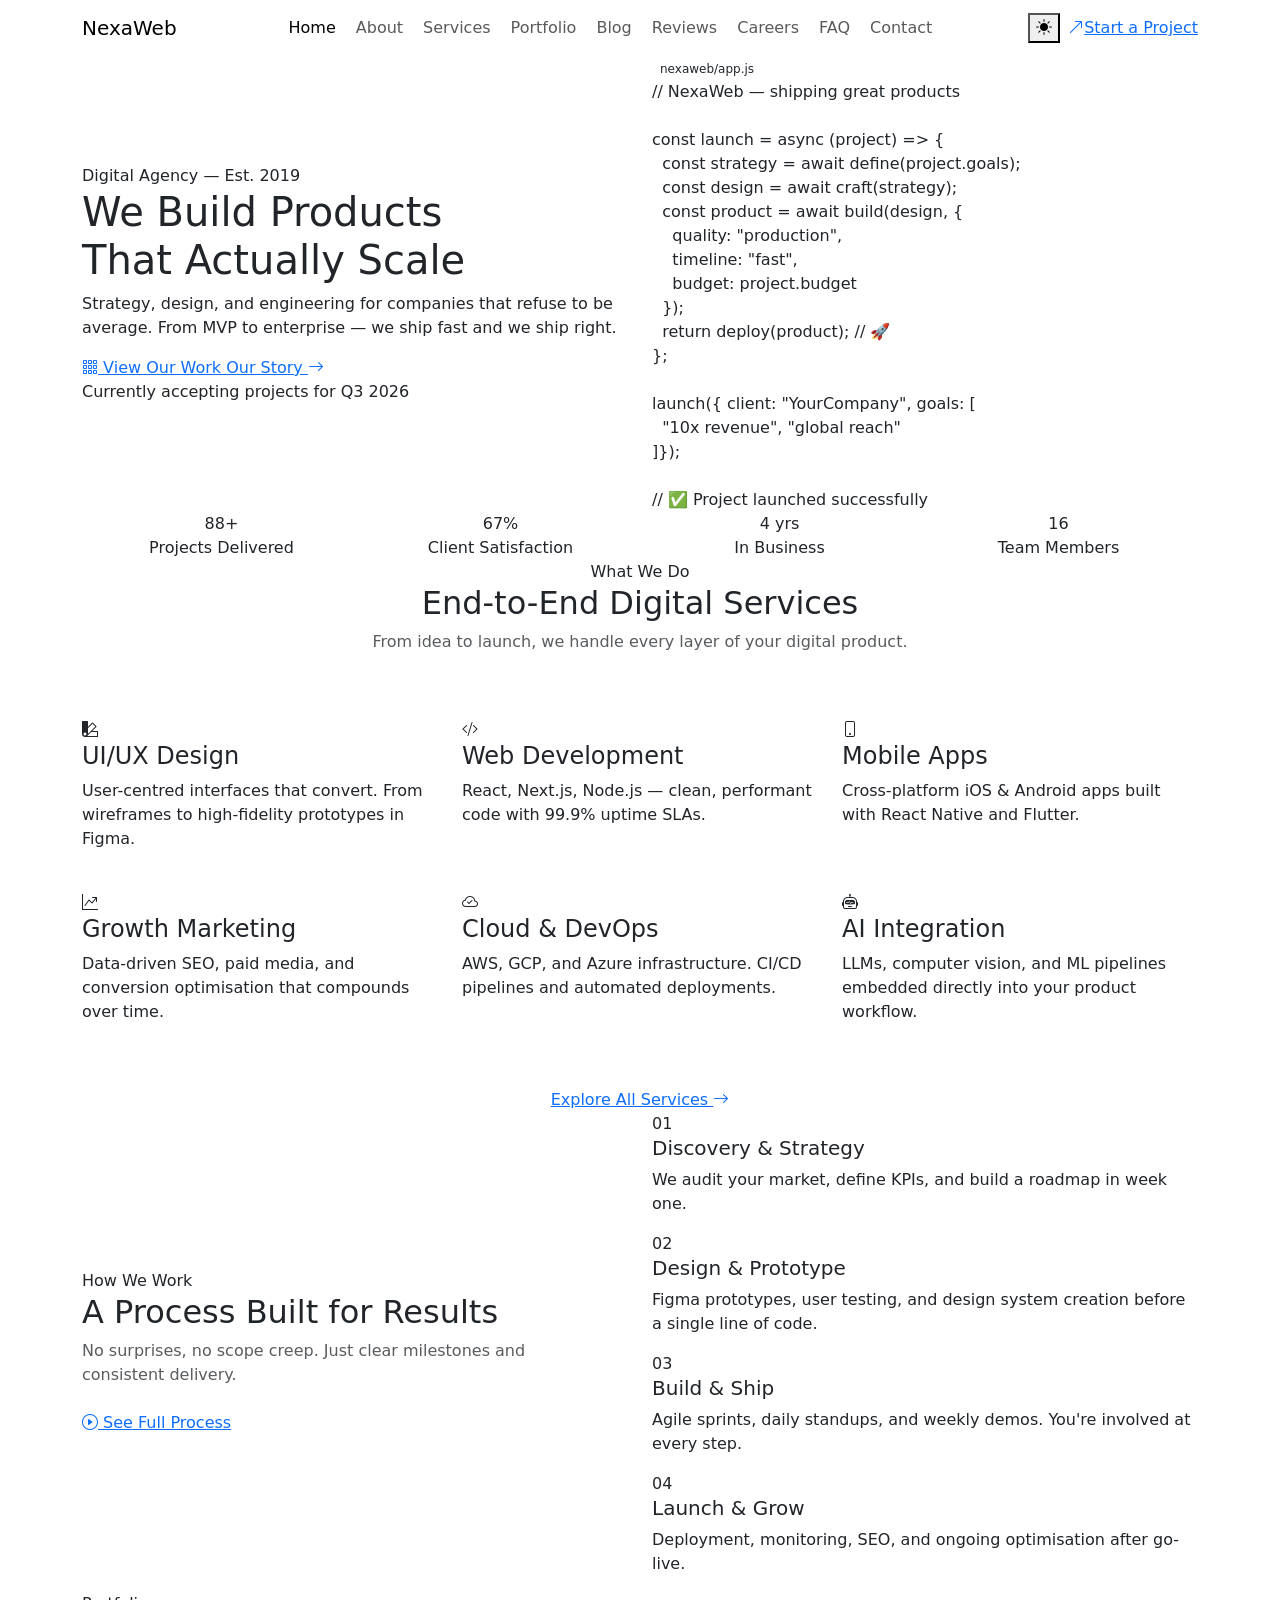
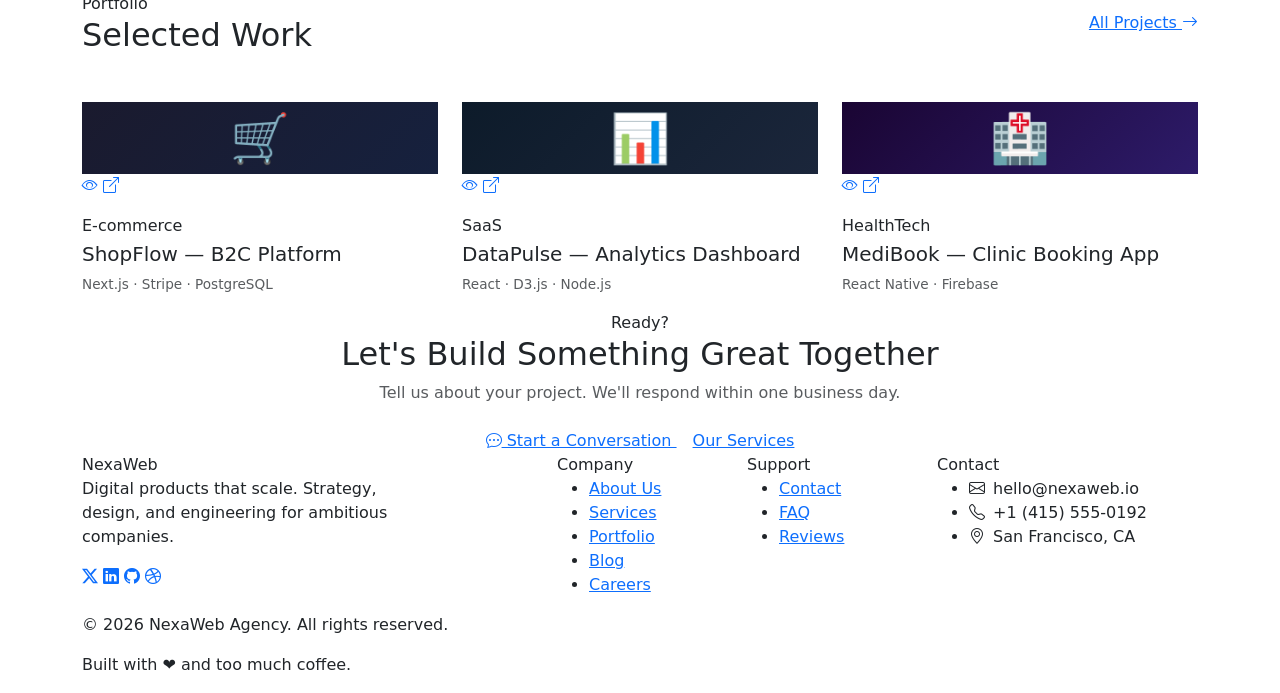
==== index.html @ 2eb22a84 "June 19 - Add section comments to homepage for code clarity" ====
<!DOCTYPE html>
<html lang="en">
<head>
    <meta charset="UTF-8">
    <meta name="viewport" content="width=device-width, initial-scale=1.0">
    <title>NexaWeb Agency - Digital Growth Studio</title>
    <link rel="icon" href="data:image/svg+xml,<svg xmlns='http://www.w3.org/2000/svg' viewBox='0 0 100 100'><text y='.9em' font-size='90'>⚡</text></svg>" />

    <!-- Using bootstrap 5-->
     <link href="https://cdn.jsdelivr.net/npm/bootstrap@5.3.3/dist/css/bootstrap.min.css" rel="stylesheet" />
  <!-- Bootstrap Icons -->
    <link href="https://cdn.jsdelivr.net/npm/bootstrap-icons@1.11.3/font/bootstrap-icons.css" rel="stylesheet" />
  <!-- Custom styles -->
   <link rel="stylesheet" href="css/style.css">
   <link rel="stylesheet" href="css/index.css">
</head>
<body>
     <!-- so i am implementing a digital growth studio done by  myself 171599 Harshvir singh ahuja-->
      <!-- ========================================
     NexaWeb Agency — Homepage (index.html)
     Sections: Navbar, Hero, Stats, Services, 
     Process, Portfolio Preview, CTA, Footer
     ======================================== -->
                            <!-- NAVBAR SECTION-->

    <nav class="nexa-navbar navbar navbar-expand-lg">
        <div class="container">
            <a class="navbar-brand" href="index.html">Nexa<span>Web</span></a>

            <!---->
            <div class="d-flex align-items-center gap-2 order-lg-last">
                <button id="themeToggle" aria-label="Toggle theme">
                    <i id="themeIcon" class="bi bi-sun-fill"></i>
                </button>
                <!---->
                <a href="contact.html" class="btn-nexa btn-nexa-primary d-none d-lg-inline-flex">
                    <i class="bi bi-arrow-up-right"></i> Start a Project
                </a>
                <!---->
                 <button class="navbar-toggler border-0" type="button" data-bs-toggle="collapse" data-bs-target="#navMenu" aria-label="Toggle navigation">
              <i class="bi bi-list fs-4" style="color:var(--clr-text)"></i>
                 </button>
        </div>


        <!---->
        <div class="collapse navbar-collapse" id="navMenu">
            <ul class="navbar-nav mx-auto gap-1">
         <li class="nav-item"><a class="nav-link active" href="index.html">Home</a></li>
          <li class="nav-item"><a class="nav-link" href="about.html">About</a></li>
          <li class="nav-item"><a class="nav-link" href="services.html">Services</a></li>
          <li class="nav-item"><a class="nav-link" href="portfolio.html">Portfolio</a></li>
          <li class="nav-item"><a class="nav-link" href="blog.html">Blog</a></li>
          <li class="nav-item"><a class="nav-link" href="testimonials.html">Reviews</a></li>
          <li class="nav-item"><a class="nav-link" href="careers.html">Careers</a></li>
          <li class="nav-item"><a class="nav-link" href="faq.html">FAQ</a></li>
          <li class="nav-item"><a class="nav-link" href="contact.html">Contact</a></li>
            </ul>
        </div>
        </div>
    </nav>


    <!---------------------------- HERO SECTION ----------------------------------------- -->
    <section class="hero">
    <div class="hero-bg-grid"></div>
    <div class="hero-bg-glow"></div>
    <div class="container">
      <div class="row align-items-center gy-5">

        <div class="col-lg-6 hero-content">
          <div class="hero-eyebrow">Digital Agency — Est. 2019</div>
          <h1 class="hero-title">
            We Build Products<br>
            That <span class="grad-text">Actually Scale</span>
          </h1>
          <p class="hero-desc">
            Strategy, design, and engineering for companies that refuse to be average.
            From MVP to enterprise — we ship fast and we ship right.
          </p>
          <div class="hero-cta">
            <a href="portfolio.html" class="btn-nexa btn-nexa-primary">
              <i class="bi bi-grid-3x3-gap"></i> View Our Work
            </a>
            <a href="about.html" class="btn-nexa btn-nexa-outline">
              Our Story <i class="bi bi-arrow-right"></i>
            </a>
          </div>
          <div class="hero-badge">
            <span class="hero-badge-dot"></span>
            Currently accepting projects for Q3 2026
          </div>
        </div>

        <div class="col-lg-6 hero-visual">
          <div class="code-window">
            <div class="code-window-bar">
              <span class="dot dot-r"></span>
              <span class="dot dot-y"></span>
              <span class="dot dot-g"></span>
              <span style="color:var(--clr-muted);font-family:var(--font-mono);font-size:0.75rem;margin-left:0.5rem">nexaweb/app.js</span>
            </div>
            <div class="code-window-body">
              <div><span class="code-cm">// NexaWeb — shipping great products</span></div>
              <div>&nbsp;</div>
              <div><span class="code-kw">const</span> <span class="code-fn">launch</span> = <span class="code-kw">async</span> (project) => {</div>
              <div>&nbsp; <span class="code-kw">const</span> strategy = <span class="code-kw">await</span> <span class="code-fn">define</span>(project.goals);</div>
              <div>&nbsp; <span class="code-kw">const</span> design   = <span class="code-kw">await</span> <span class="code-fn">craft</span>(strategy);</div>
              <div>&nbsp; <span class="code-kw">const</span> product  = <span class="code-kw">await</span> <span class="code-fn">build</span>(design, {</div>
              <div>&nbsp;&nbsp;&nbsp; quality: <span class="code-str">"production"</span>,</div>
              <div>&nbsp;&nbsp;&nbsp; timeline: <span class="code-str">"fast"</span>,</div>
              <div>&nbsp;&nbsp;&nbsp; budget: project.budget</div>
              <div>&nbsp; });</div>
              <div>&nbsp; <span class="code-kw">return</span> <span class="code-fn">deploy</span>(product); <span class="code-cm">// 🚀</span></div>
              <div>};</div>
              <div>&nbsp;</div>
              <div><span class="code-fn">launch</span>({ client: <span class="code-str">"YourCompany"</span>, goals: [</div>
              <div>&nbsp; <span class="code-str">"10x revenue"</span>, <span class="code-str">"global reach"</span></div>
              <div>]});</div>
              <div>&nbsp;</div>
              <div><span class="code-cm">// ✅ Project launched successfully</span></div>
            </div>
          </div>
        </div>

      </div>
    </div>
  </section>


  <!---------------------------- STATS Bar ----------------------------------------- -->
  <section class="stats-bar">
    <div class="container">
        <div class="row g-0 text-center">
            <div class="col-6 col-md-3 stat-item">
                <span class="stat-number" data-target="127" data-suffix="+">0</span>
                <div class="stat-label">Projects Delivered</div>
            </div>

         <div class="col-6 col-md-3 stat-item">
          <span class="stat-number" data-target="98" data-suffix="%">0</span>
          <div class="stat-label">Client Satisfaction</div>
        </div>

        <div class="col-6 col-md-3 stat-item">
          <span class="stat-number" data-target="7" data-suffix=" yrs">0</span>
          <div class="stat-label">In Business</div>
        </div>

        <div class="col-6 col-md-3 stat-item">
          <span class="stat-number" data-target="24" data-suffix="">0</span>
          <div class="stat-label">Team Members</div>
        </div>
        </div>
    </div>
  </section>

  <!---------------------------- SERVICES PREVIEW ----------------------------------------- -->
  <section class="section-pad">
    <div class="container">
        <div class="row justify-content-center text-center mb-5">
            <div class="col-lg-6">
                <span class="section-label">What We Do</span>
                <h2 class="Section-title">End-to-End Digital Services</h2>
                <p class="text-muted">From idea to launch, we handle every layer of your digital product. </p>
            </div>
        </div>

        <div class="row g-4" data-stagger>
        <div class="col-md-6 col-lg-4 reveal">
          <div class="nexa-card">
            <div class="icon-box"><i class="bi bi-palette2"></i></div>
            <h4>UI/UX Design</h4>
            <p>User-centred interfaces that convert. From wireframes to high-fidelity prototypes in Figma.</p>
          </div>
        </div>
        <div class="col-md-6 col-lg-4 reveal">
          <div class="nexa-card">
            <div class="icon-box"><i class="bi bi-code-slash"></i></div>
            <h4>Web Development</h4>
            <p>React, Next.js, Node.js — clean, performant code with 99.9% uptime SLAs.</p>
          </div>
        </div>
        <div class="col-md-6 col-lg-4 reveal">
          <div class="nexa-card">
            <div class="icon-box"><i class="bi bi-phone"></i></div>
            <h4>Mobile Apps</h4>
            <p>Cross-platform iOS & Android apps built with React Native and Flutter.</p>
          </div>
        </div>
        <div class="col-md-6 col-lg-4 reveal">
          <div class="nexa-card">
            <div class="icon-box"><i class="bi bi-graph-up-arrow"></i></div>
            <h4>Growth Marketing</h4>
            <p>Data-driven SEO, paid media, and conversion optimisation that compounds over time.</p>
          </div>
        </div>
        <div class="col-md-6 col-lg-4 reveal">
          <div class="nexa-card">
            <div class="icon-box"><i class="bi bi-cloud-check"></i></div>
            <h4>Cloud & DevOps</h4>
            <p>AWS, GCP, and Azure infrastructure. CI/CD pipelines and automated deployments.</p>
          </div>
        </div>
        <div class="col-md-6 col-lg-4 reveal">
          <div class="nexa-card">
            <div class="icon-box"><i class="bi bi-robot"></i></div>
            <h4>AI Integration</h4>
            <p>LLMs, computer vision, and ML pipelines embedded directly into your product workflow.</p>
          </div>
        </div>
      </div>

      <div class="text-center mt-5">
        <a href="services.html" class="btn-nexa btn-nexa-outline">
            Explore All Services <i class="bi bi-arrow-right"></i>
        </a>
      </div>
    </div>
  </section>

  <!---------------------------- PROCESS ----------------------------------------- -->
     <section class="section-pad" style="background:var(--clr-surface); border-top:1px solid var(--clr-border); border-bottom:1px solid var(--clr-border)">
    <div class="container">
      <div class="row align-items-center gy-5">
        <div class="col-lg-5">
          <span class="section-label">How We Work</span>
          <h2 class="section-title">A Process Built for Results</h2>
          <p class="text-muted mb-4">No surprises, no scope creep. Just clear milestones and consistent delivery.</p>
          <a href="about.html#process" class="btn-nexa btn-nexa-primary">
            <i class="bi bi-play-circle"></i> See Full Process
          </a>
        </div>
        <div class="col-lg-6 offset-lg-1">
          <div class="process-step reveal">
            <div class="step-num">01</div>
            <div class="step-content">
              <h5>Discovery & Strategy</h5>
              <p>We audit your market, define KPIs, and build a roadmap in week one.</p>
            </div>
          </div>
          <div class="process-step reveal">
            <div class="step-num">02</div>
            <div class="step-content">
              <h5>Design & Prototype</h5>
              <p>Figma prototypes, user testing, and design system creation before a single line of code.</p>
            </div>
          </div>
          <div class="process-step reveal">
            <div class="step-num">03</div>
            <div class="step-content">
              <h5>Build & Ship</h5>
              <p>Agile sprints, daily standups, and weekly demos. You're involved at every step.</p>
            </div>
          </div>
          <div class="process-step reveal">
            <div class="step-num">04</div>
            <div class="step-content">
              <h5>Launch & Grow</h5>
              <p>Deployment, monitoring, SEO, and ongoing optimisation after go-live.</p>
            </div>
          </div>
        </div>
      </div>
    </div>
  </section>

  <!---------------------------SELECTED WORK------------------------------------------- -->
  <section class="section-pad">
    <div class="container">
        <div class="d-flex justify-content-between align-items-center mb-5 flex-wrap gap-3">
            <div>
                <span class="section-label">Portfolio</span>
                <h2 class="section-title mb-0">Selected Work</h2>
            </div>
            <a href="portfolio.html" class="btn-nexa btn-nexa-outline">
                All Projects <i class="bi bi-arrow-right"></i>
             </a>
        </div>
        <div class="row g-4">
        <div class="col-md-6 col-lg-4 reveal">
          <div class="portfolio-img-wrap">
            <div style="width:100%;height:100%;display:flex;align-items:center;justify-content:center;font-size:3rem;background:linear-gradient(135deg,#1a1a2e,#16213e)">🛒</div>
            <div class="overlay">
              <a href="portfolio.html" class="overlay-btn" title="View Project"><i class="bi bi-eye"></i></a>
              <a href="portfolio.html" class="overlay-btn" title="Live Demo"><i class="bi bi-box-arrow-up-right"></i></a>
            </div>
          </div>
          <div class="mt-3">
            <span class="blog-tag">E-commerce</span>
            <h5 class="mt-1">ShopFlow — B2C Platform</h5>
            <p class="text-muted" style="font-size:0.85rem">Next.js · Stripe · PostgreSQL</p>
          </div>
        </div>
        <div class="col-md-6 col-lg-4 reveal">
          <div class="portfolio-img-wrap">
            <div style="width:100%;height:100%;display:flex;align-items:center;justify-content:center;font-size:3rem;background:linear-gradient(135deg,#0d1b2a,#1b263b)">📊</div>
            <div class="overlay">
              <a href="portfolio.html" class="overlay-btn" title="View Project"><i class="bi bi-eye"></i></a>
              <a href="portfolio.html" class="overlay-btn" title="Live Demo"><i class="bi bi-box-arrow-up-right"></i></a>
            </div>
          </div>
          <div class="mt-3">
            <span class="blog-tag">SaaS</span>
            <h5 class="mt-1">DataPulse — Analytics Dashboard</h5>
            <p class="text-muted" style="font-size:0.85rem">React · D3.js · Node.js</p>
          </div>
        </div>
        <div class="col-md-6 col-lg-4 reveal">
          <div class="portfolio-img-wrap">
            <div style="width:100%;height:100%;display:flex;align-items:center;justify-content:center;font-size:3rem;background:linear-gradient(135deg,#1a0533,#2d1b69)">🏥</div>
            <div class="overlay">
              <a href="portfolio.html" class="overlay-btn" title="View Project"><i class="bi bi-eye"></i></a>
              <a href="portfolio.html" class="overlay-btn" title="Live Demo"><i class="bi bi-box-arrow-up-right"></i></a>
            </div>
          </div>
          <div class="mt-3">
            <span class="blog-tag">HealthTech</span>
            <h5 class="mt-1">MediBook — Clinic Booking App</h5>
            <p class="text-muted" style="font-size:0.85rem">React Native · Firebase</p>
          </div>
        </div>
      </div>
    </div>
  </section>

  <!---------------------------CTA BANNER------------------------------------------- -->
  <section class="section-pad-sm" style="background:var(--clr-surface);border-top:1px solid var(--clr-border)">
    <div class="container">
      <div class="text-center" style="max-width:600px;margin:0 auto">
        <span class="section-label">Ready?</span>
        <h2 class="section-title">Let's Build Something Great Together</h2>
        <p class="text-muted mb-4">Tell us about your project. We'll respond within one business day.</p>
        <a href="contact.html" class="btn-nexa btn-nexa-primary me-3">
          <i class="bi bi-chat-dots"></i> Start a Conversation
        </a>
        <a href="services.html" class="btn-nexa btn-nexa-outline">Our Services</a>
      </div>
    </div>
  </section>

  <!---------------------------FOOTER------------------------------------------- -->
<footer class="nexa-footer">
    <div class="container">
      <div class="row gy-4">
        <div class="col-lg-4">
          <div class="footer-brand">Nexa<span>Web</span></div>
          <p class="footer-desc">Digital products that scale. Strategy, design, and engineering for ambitious companies.</p>
          <div class="social-links mt-3" style="justify-content:flex-start">
            <a href="#" class="social-link"><i class="bi bi-twitter-x"></i></a>
            <a href="#" class="social-link"><i class="bi bi-linkedin"></i></a>
            <a href="#" class="social-link"><i class="bi bi-github"></i></a>
            <a href="#" class="social-link"><i class="bi bi-dribbble"></i></a>
          </div>
        </div>
        <div class="col-sm-6 col-lg-2 offset-lg-1">
          <div class="footer-heading">Company</div>
          <ul class="footer-links">
            <li><a href="about.html">About Us</a></li>
            <li><a href="services.html">Services</a></li>
            <li><a href="portfolio.html">Portfolio</a></li>
            <li><a href="blog.html">Blog</a></li>
            <li><a href="careers.html">Careers</a></li>
          </ul>
        </div>
        <div class="col-sm-6 col-lg-2">
          <div class="footer-heading">Support</div>
          <ul class="footer-links">
            <li><a href="contact.html">Contact</a></li>
            <li><a href="faq.html">FAQ</a></li>
            <li><a href="testimonials.html">Reviews</a></li>
          </ul>
        </div>
        <div class="col-lg-3">
          <div class="footer-heading">Contact</div>
          <ul class="footer-links">
            <li><i class="bi bi-envelope me-2" style="color:var(--clr-accent)"></i>hello@nexaweb.io</li>
            <li><i class="bi bi-telephone me-2" style="color:var(--clr-accent)"></i>+1 (415) 555-0192</li>
            <li><i class="bi bi-geo-alt me-2" style="color:var(--clr-accent)"></i>San Francisco, CA</li>
          </ul>
        </div>
      </div>
      <div class="footer-bottom">
        <p>© 2026 NexaWeb Agency. All rights reserved.</p>
        <p>Built with ❤️ and too much coffee.</p>
      </div>
    </div>
  </footer>
    

  <!-- Bootstrap JS -->
  <script src="https://cdn.jsdelivr.net/npm/bootstrap@5.3.3/dist/js/bootstrap.bundle.min.js"></script>
  <!-- Main JS -->
  <script src="js/loader.js"></script>
  <script src="js/theme.js"></script>
  <script src="js/navbar.js"></script>
  <script src="js/animations.js"></script>
  <script src="js/filter.js"></script>
  <script src="js/search.js"></script>
  <script src="js/contact.js"></script>
</body>
</html>
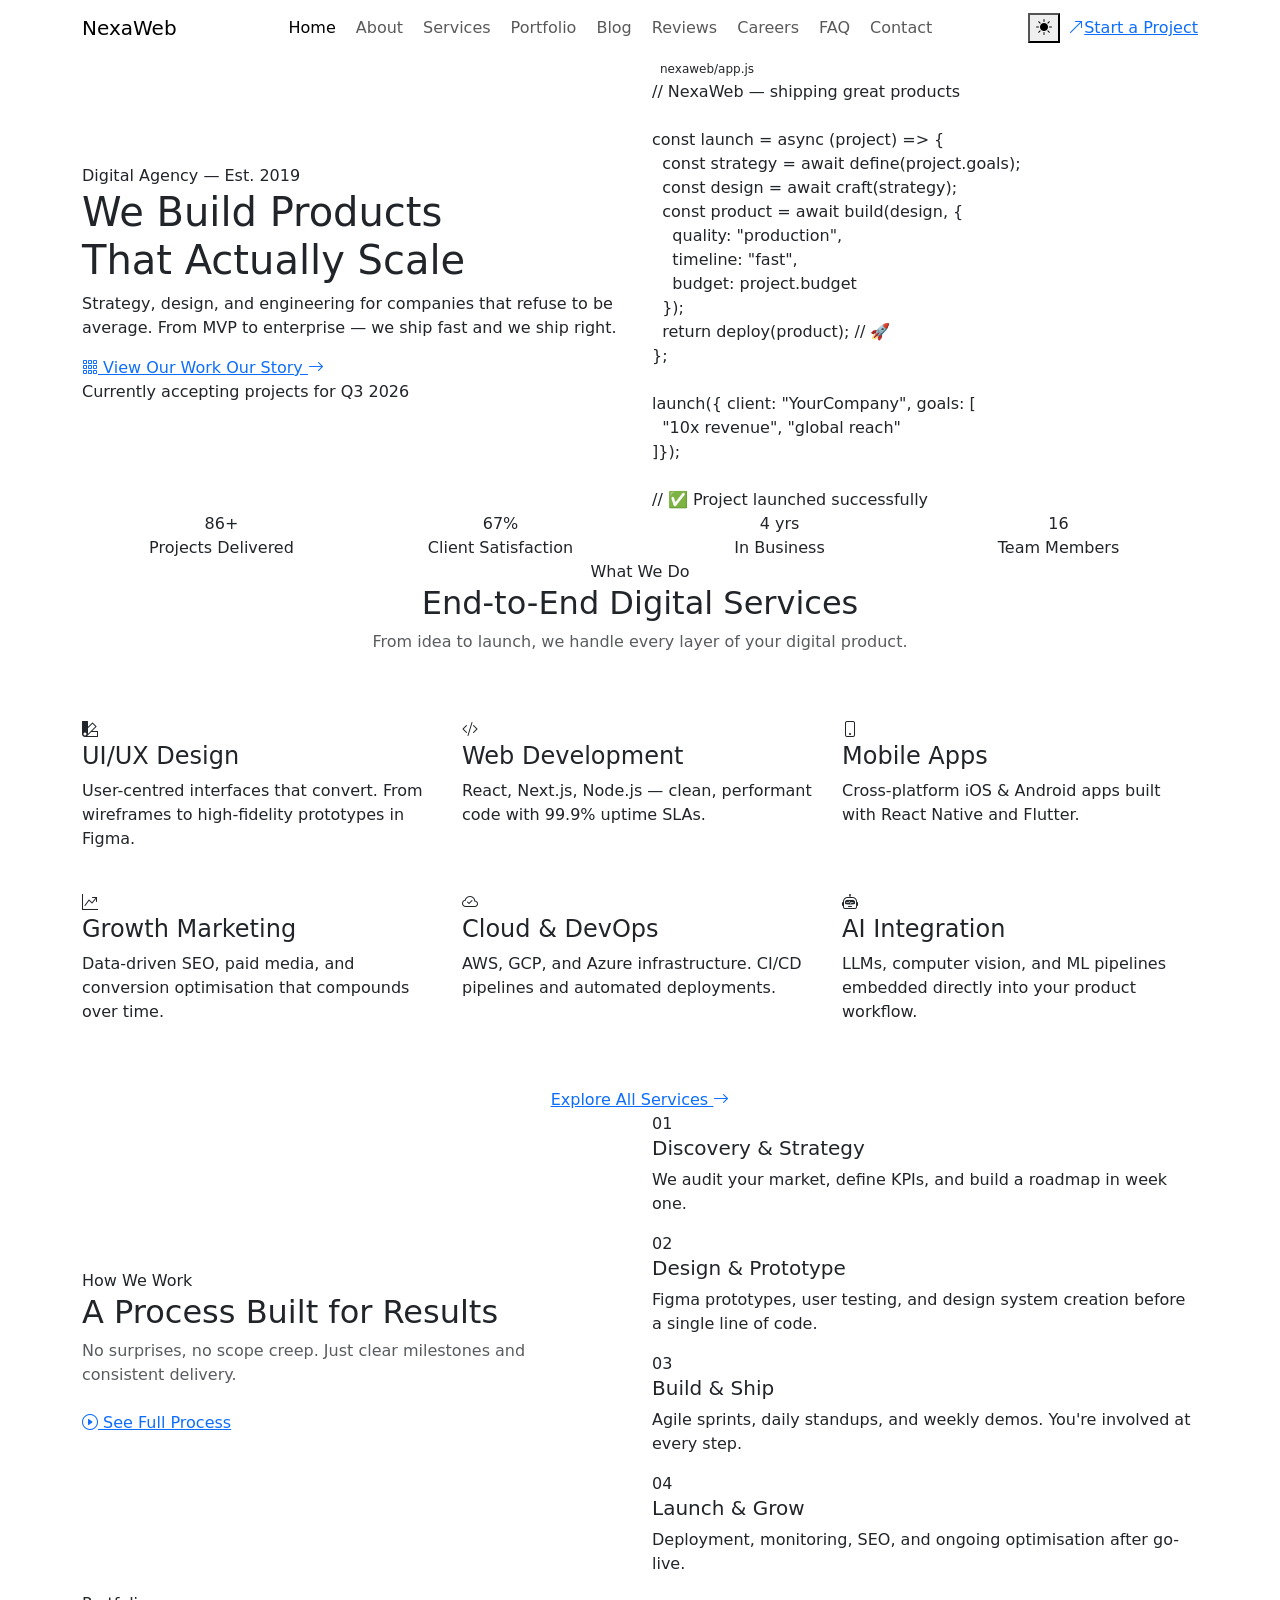
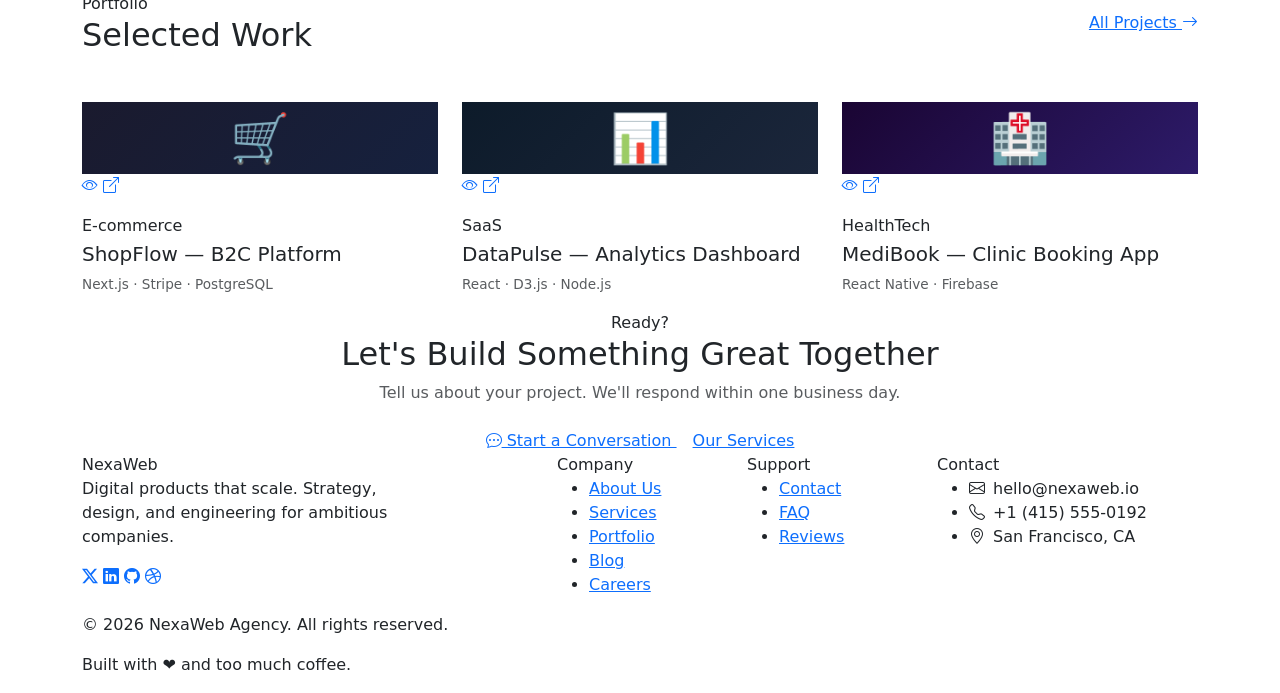
==== commit 7b649585: "June 20 - Add section comments to homepage" ====
--- a/index.html
+++ b/index.html
@@ -13,16 +13,38 @@
   <!-- Custom styles -->
    <link rel="stylesheet" href="css/style.css">
    <link rel="stylesheet" href="css/index.css">
+
+   <!-- what this page does -->
+    <!--
+  PAGE: Homepage (index.html)
+  PURPOSE: Main landing page for NexaWeb Agency
+  
+  SECTIONS:
+  - Navbar: Sticky navigation bar with dark/light toggle and links to all pages
+  - Hero: First thing users see — headline, description, CTA buttons and animated code window
+  - Stats Bar: Animated counters showing agency numbers (projects, satisfaction, years, team)
+  - Services Preview: 6 service cards showing what the agency offers
+  - Process: 4 step process showing how the agency works
+  - Portfolio Preview: 3 featured projects linking to portfolio page
+  - CTA Banner: Call to action encouraging users to contact the agency
+  - Footer: Links, contact info and social media icons
+  
+  JAVASCRIPT USED:
+  - loader.js: Shows loading animation when page opens
+  - theme.js: Handles dark/light mode toggle
+  - navbar.js: Highlights current page link, adds scroll shadow
+  - animations.js: Counts up stat numbers, reveals sections on scroll
+  
+  HOW TO CUSTOMISE:
+  - Change hero headline: Edit the <h1> tag in the HERO section
+  - Change accent colour: Edit --clr-accent in css/style.css
+  - Add more services: Copy a .nexa-card div and change the icon and text
+-->
 </head>
 <body>
      <!-- so i am implementing a digital growth studio done by  myself 171599 Harshvir singh ahuja-->
-      <!-- ========================================
-     NexaWeb Agency — Homepage (index.html)
-     Sections: Navbar, Hero, Stats, Services, 
-     Process, Portfolio Preview, CTA, Footer
-     ======================================== -->
                             <!-- NAVBAR SECTION-->
-
+                             
     <nav class="nexa-navbar navbar navbar-expand-lg">
         <div class="container">
             <a class="navbar-brand" href="index.html">Nexa<span>Web</span></a>
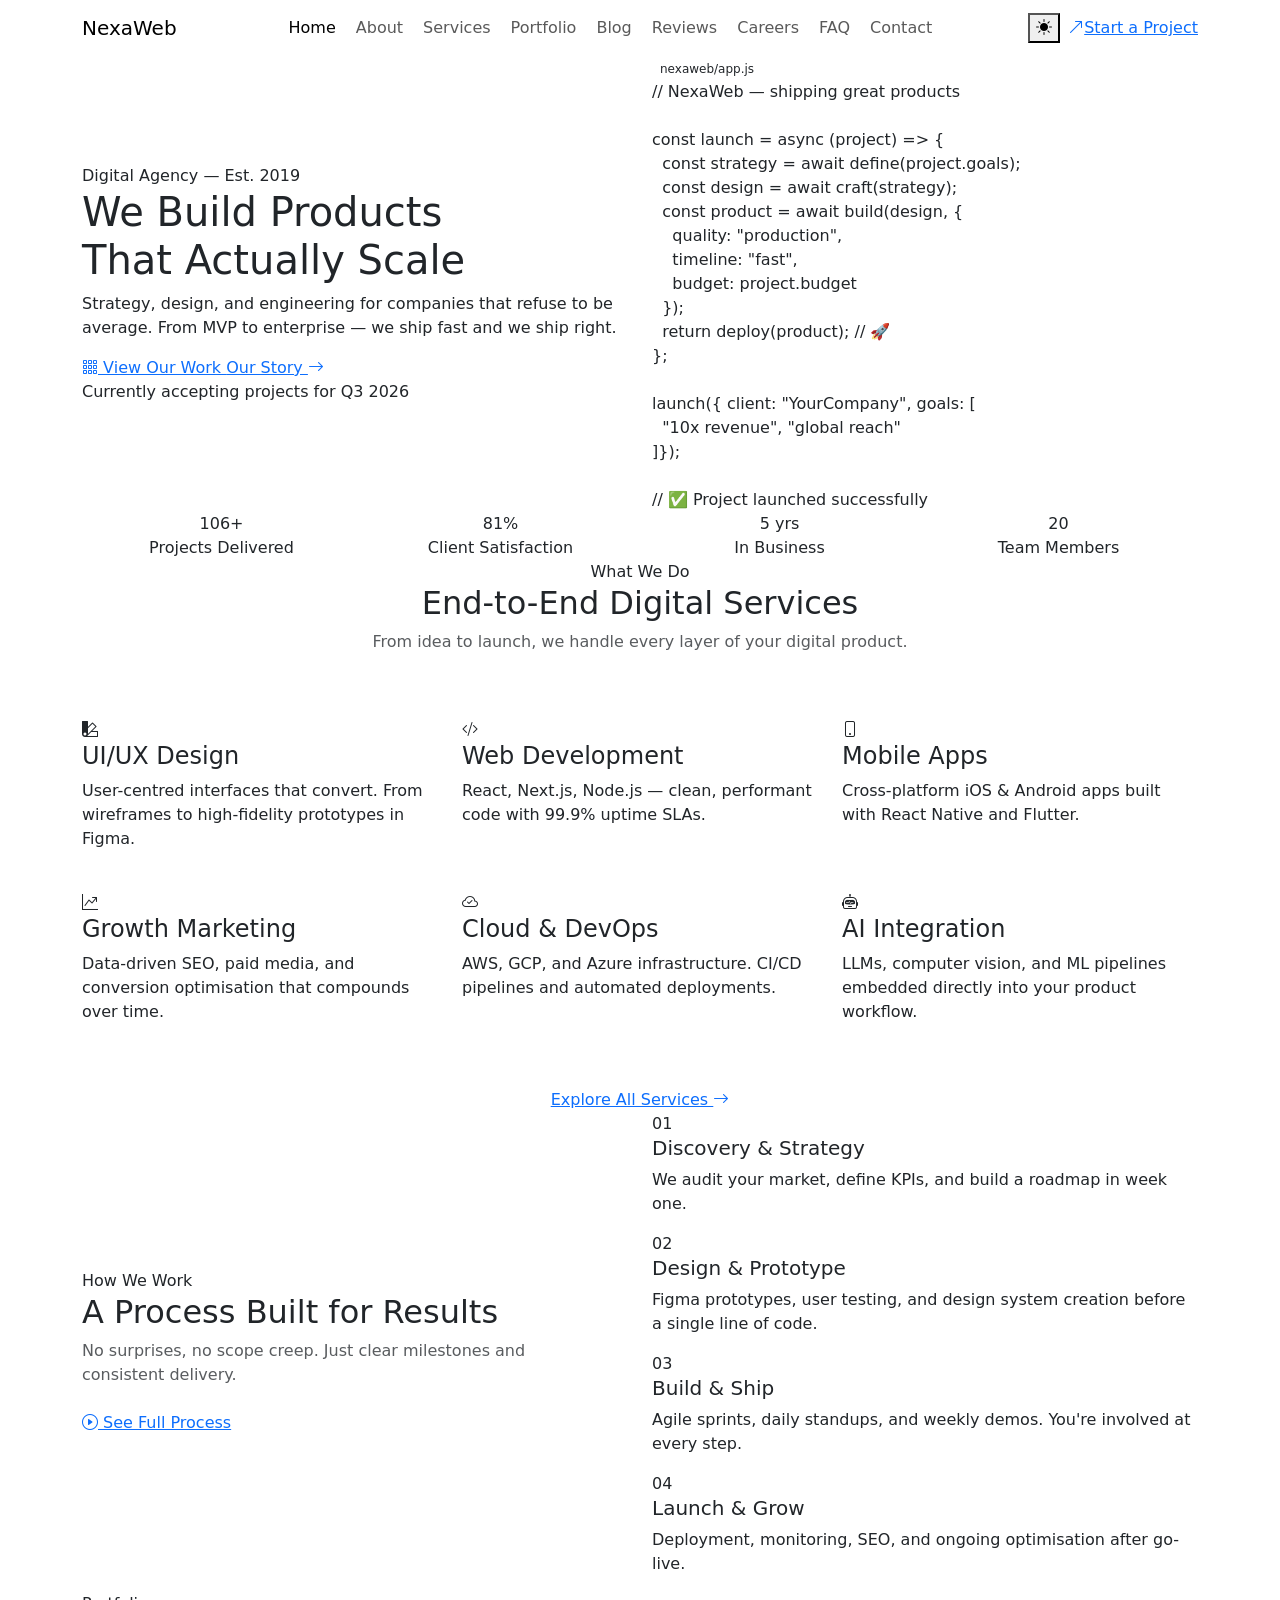
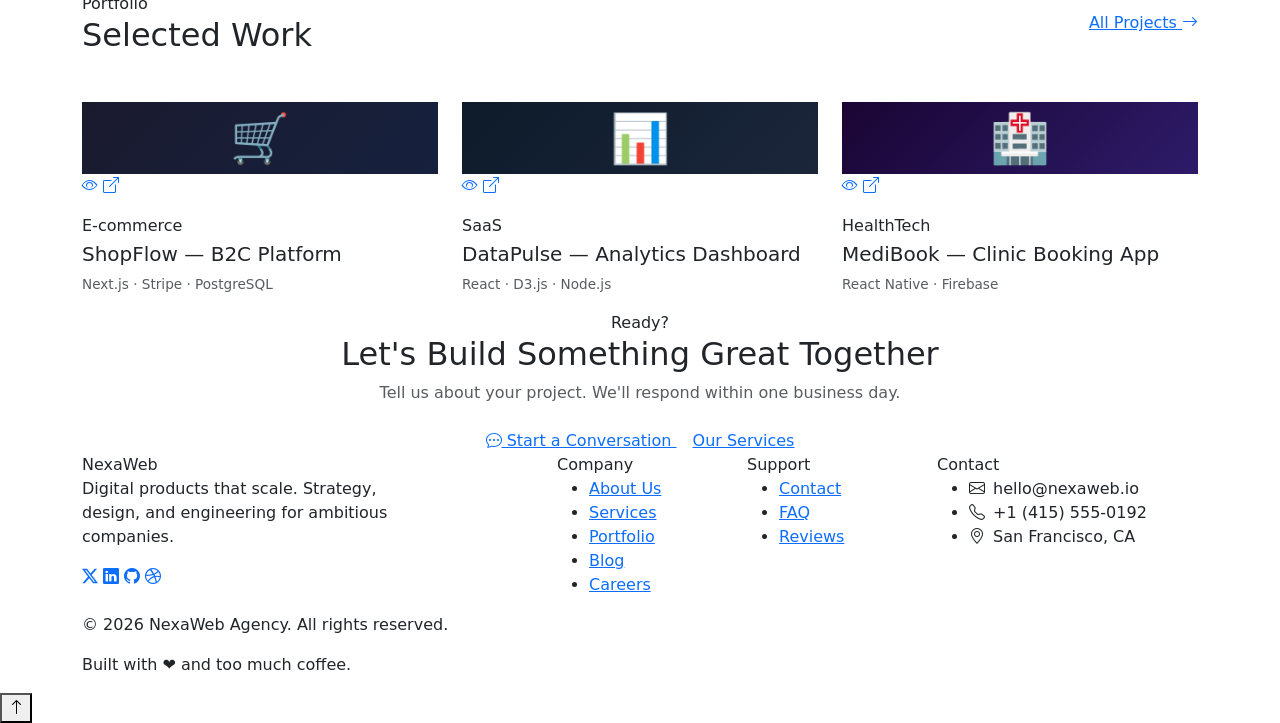
==== commit dcf5fc23: "June 22 - Added a  back to top button with smooth scroll" ====
--- a/index.html
+++ b/index.html
@@ -51,9 +51,7 @@
 
             <!---->
             <div class="d-flex align-items-center gap-2 order-lg-last">
-                <button id="themeToggle" aria-label="Toggle theme">
-                    <i id="themeIcon" class="bi bi-sun-fill"></i>
-                </button>
+                <button id="themeToggle" aria-label="Toggle theme"> <i id="themeIcon" class="bi bi-sun-fill"></i> </button>
                 <!---->
                 <a href="contact.html" class="btn-nexa btn-nexa-primary d-none d-lg-inline-flex">
                     <i class="bi bi-arrow-up-right"></i> Start a Project
@@ -420,5 +418,11 @@
   <script src="js/filter.js"></script>
   <script src="js/search.js"></script>
   <script src="js/contact.js"></script>
+
+<!-- BACK TO TOP BUTTON — Appears when user scrolls down -->
+<button id="backToTop" aria-label="Back to top">
+  <i class="bi bi-arrow-up"></i>
+</button>
+
 </body>
 </html>
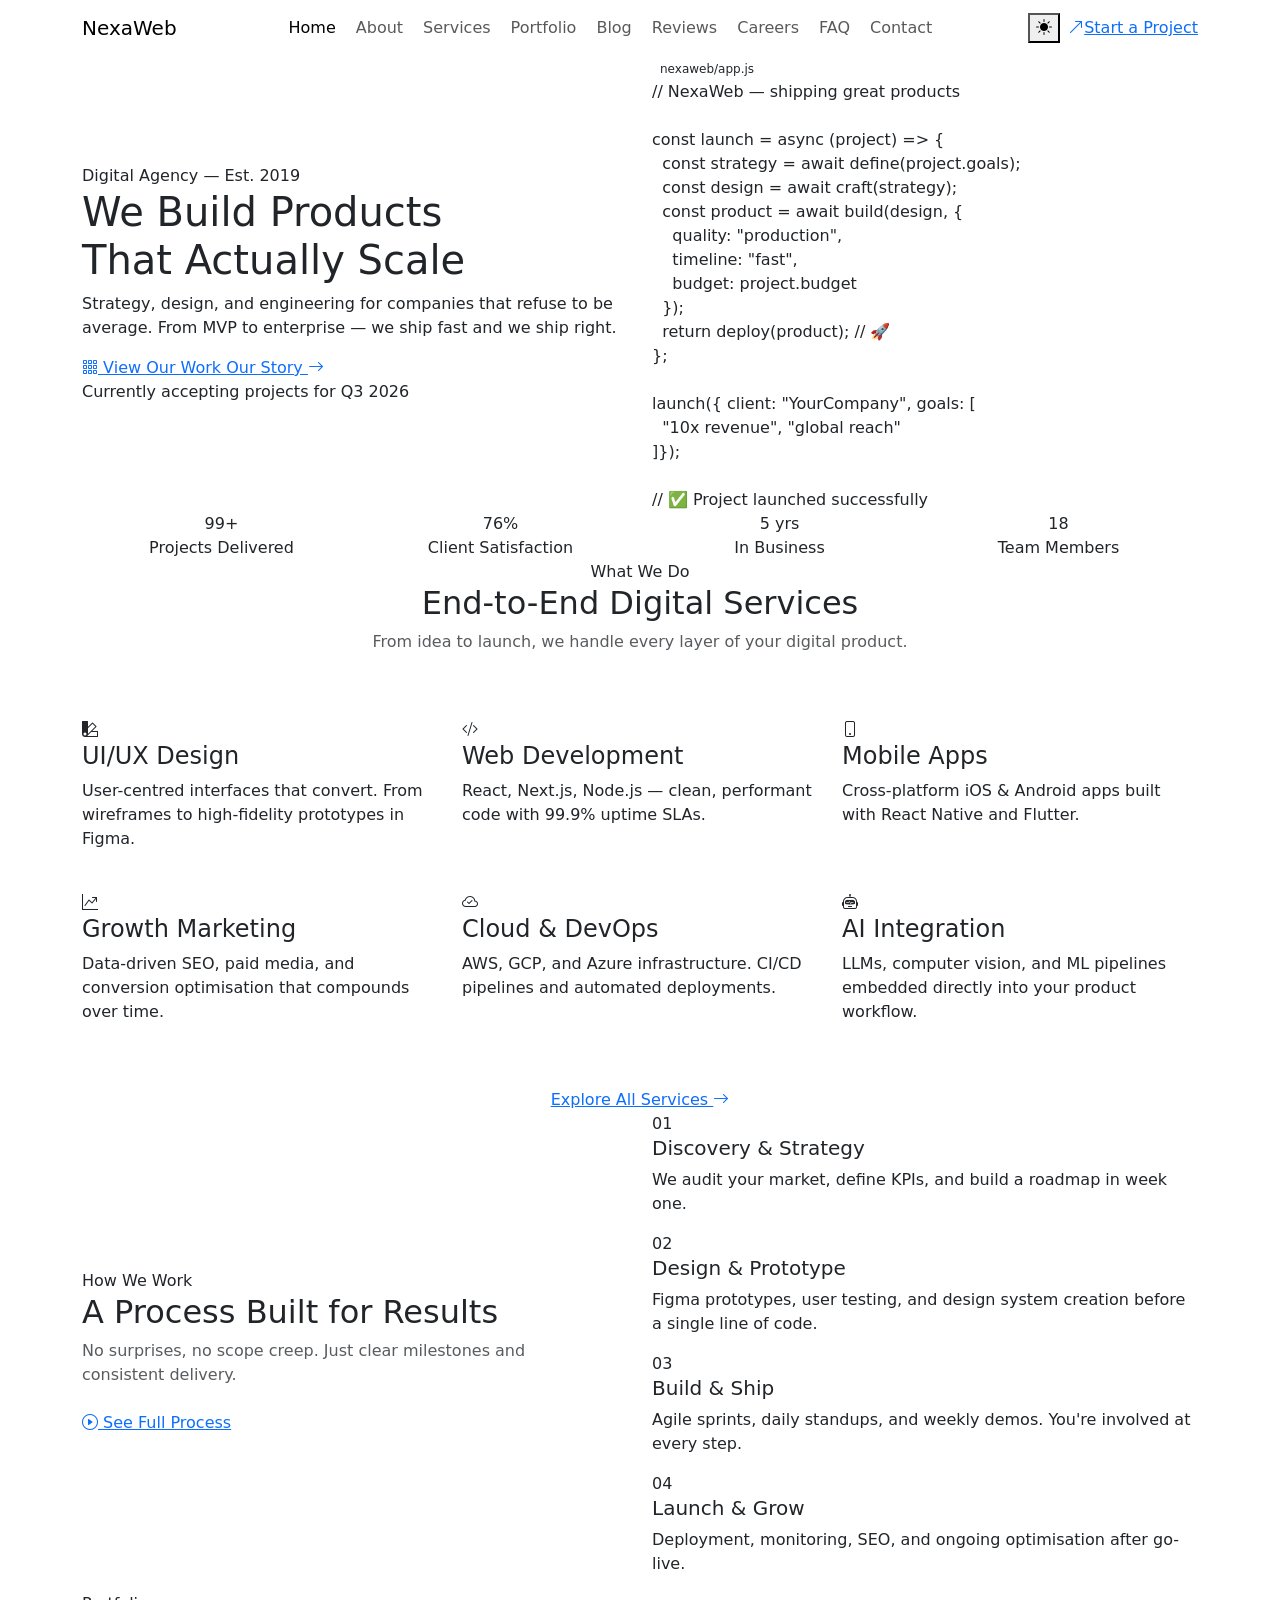
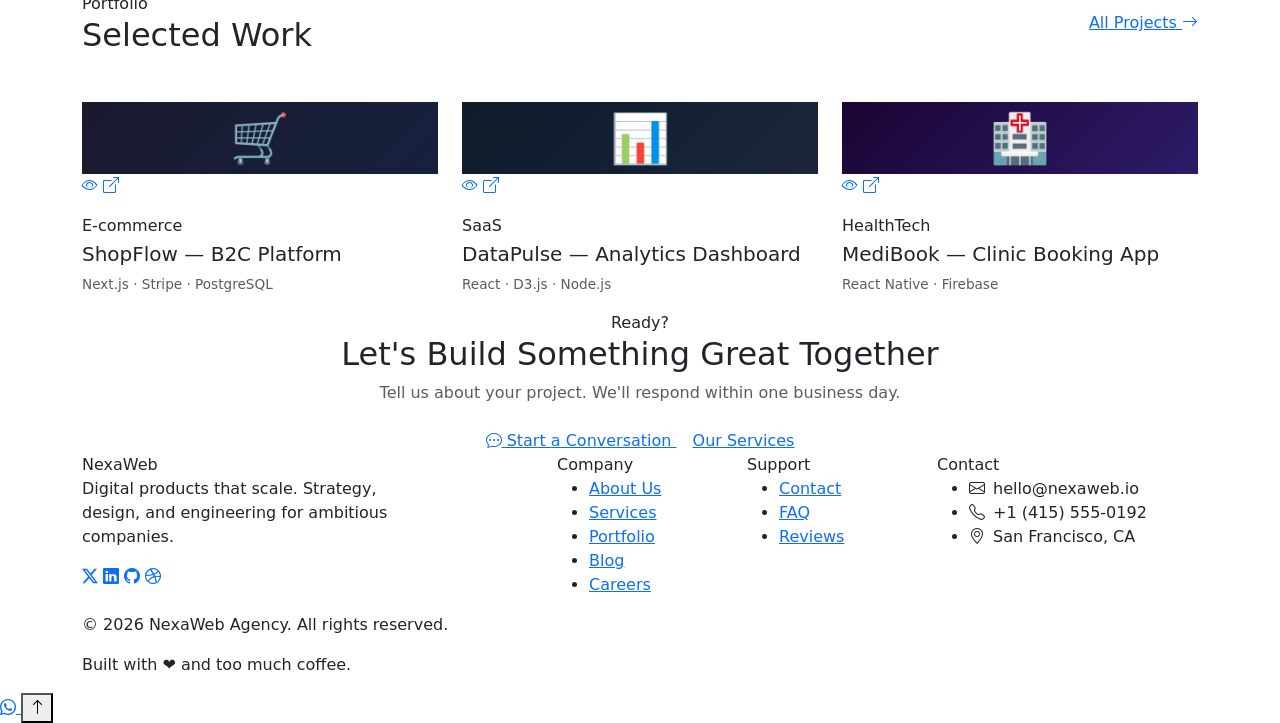
==== commit c3505a10: "June 22 - Add WhatsApp contact button to all pages" ====
--- a/index.html
+++ b/index.html
@@ -419,6 +419,11 @@
   <script src="js/search.js"></script>
   <script src="js/contact.js"></script>
 
+  <!-- Adding a whatspapp button -->
+   <a href="https://wa.me/254113114342" target="_blank" id="whatsappBtn" aria-label="Chat on WhatsApp">
+    <i class="bi bi-whatsapp"></i>
+   </a>
+
 <!-- BACK TO TOP BUTTON — Appears when user scrolls down -->
 <button id="backToTop" aria-label="Back to top">
   <i class="bi bi-arrow-up"></i>
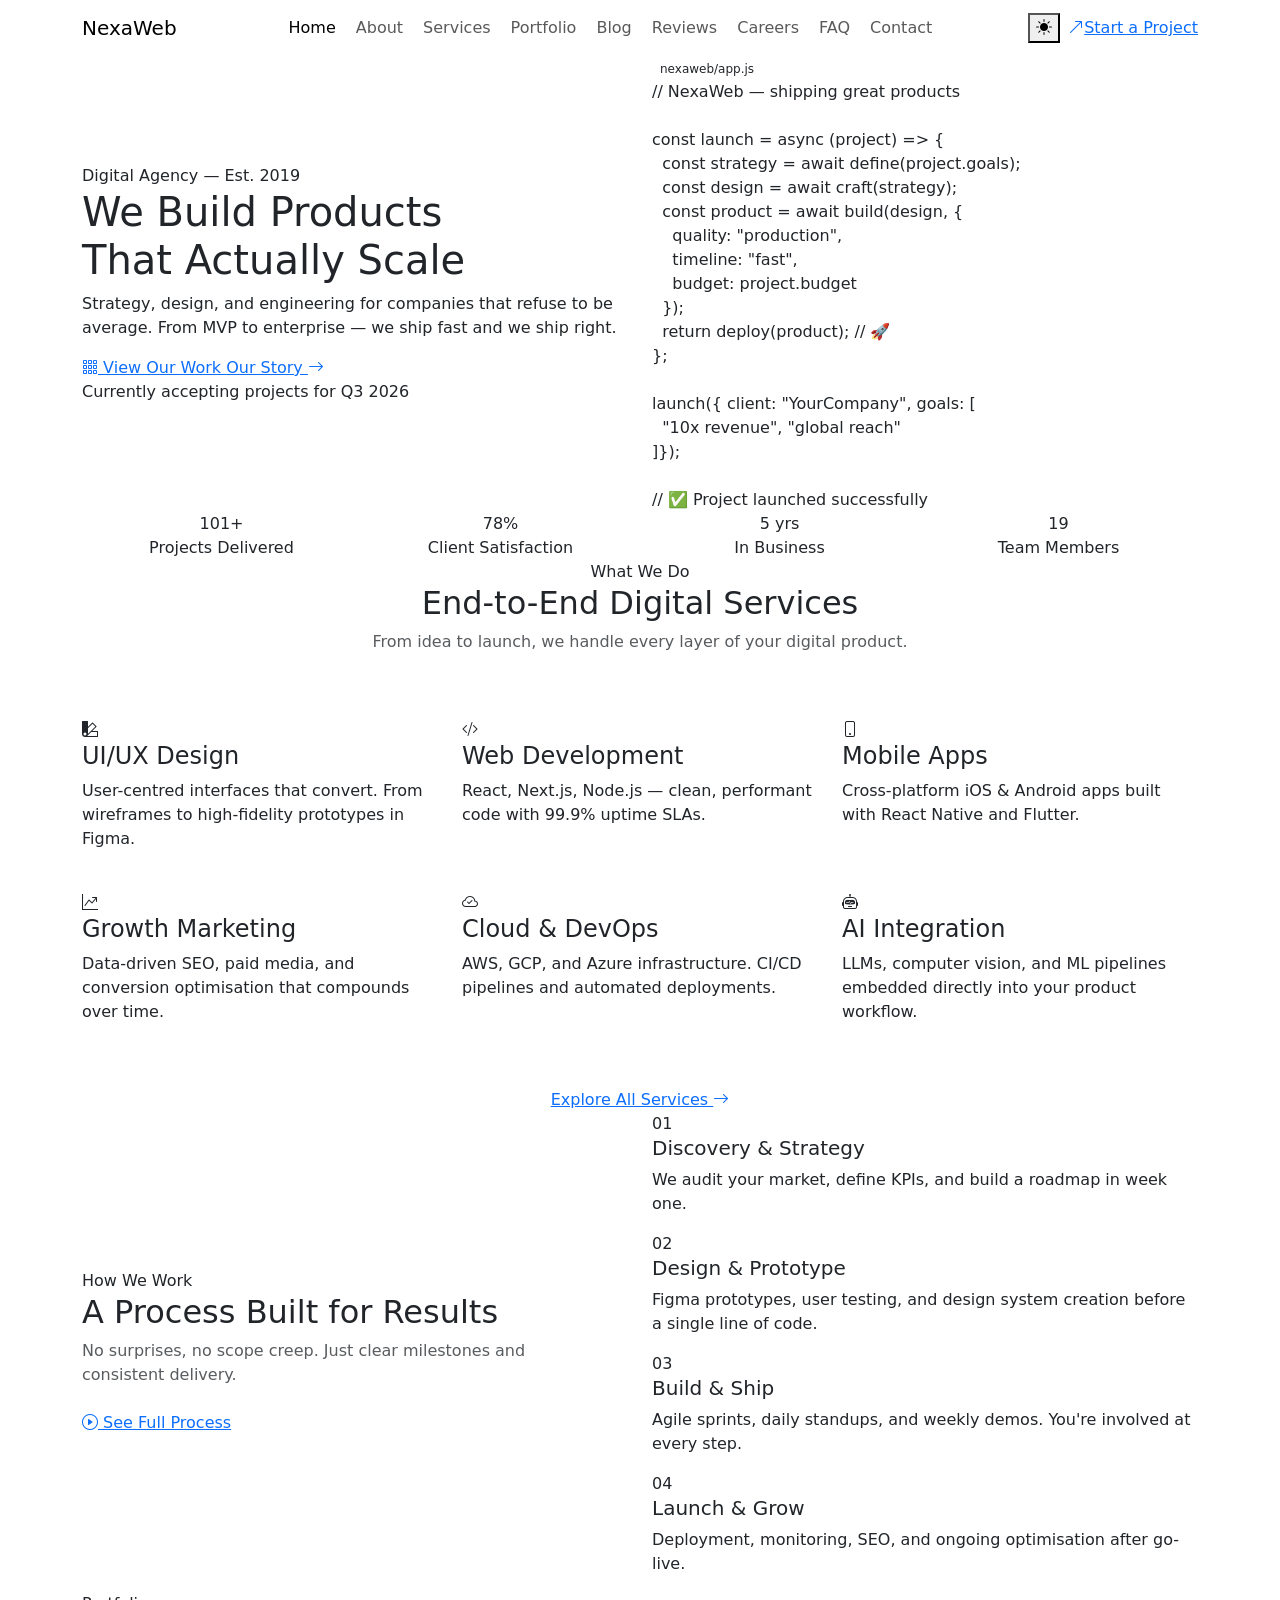
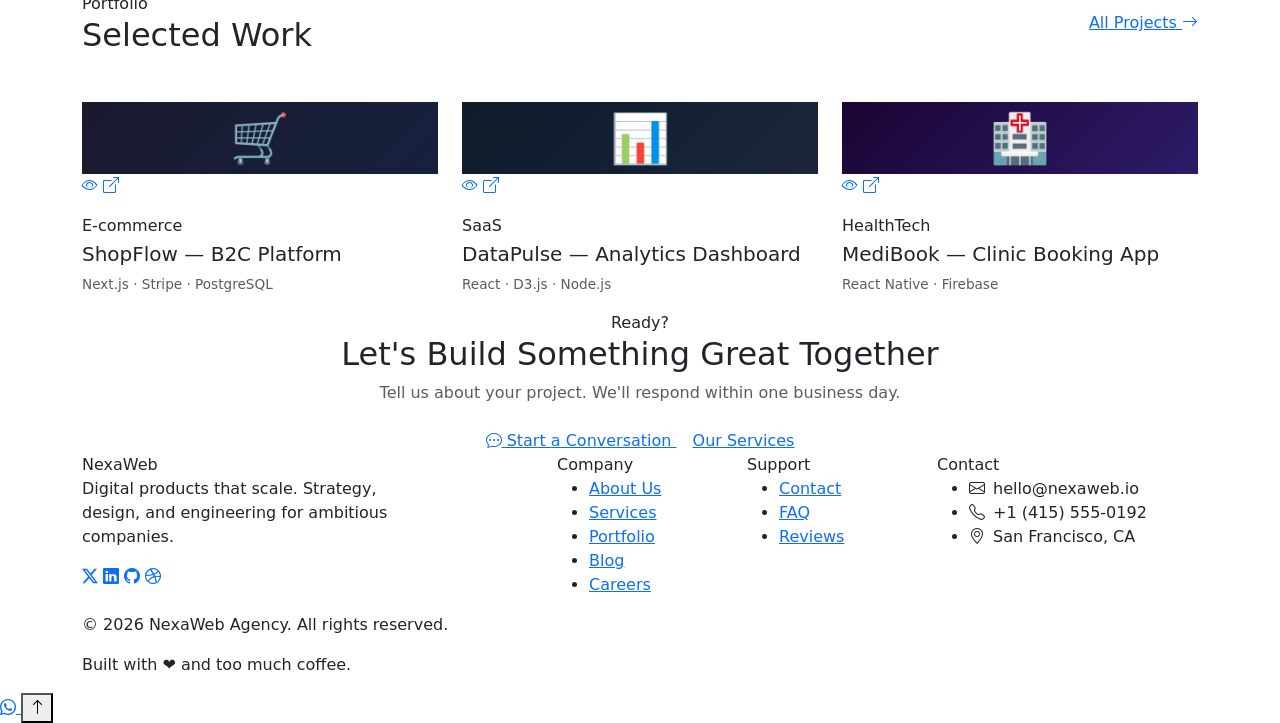
==== commit 5c21b6f7: "June 23 - Added Bootstrap tooltips to navbar on all pages" ====
--- a/index.html
+++ b/index.html
@@ -65,17 +65,53 @@
 
         <!---->
         <div class="collapse navbar-collapse" id="navMenu">
-            <ul class="navbar-nav mx-auto gap-1">
-         <li class="nav-item"><a class="nav-link active" href="index.html">Home</a></li>
-          <li class="nav-item"><a class="nav-link" href="about.html">About</a></li>
-          <li class="nav-item"><a class="nav-link" href="services.html">Services</a></li>
-          <li class="nav-item"><a class="nav-link" href="portfolio.html">Portfolio</a></li>
-          <li class="nav-item"><a class="nav-link" href="blog.html">Blog</a></li>
-          <li class="nav-item"><a class="nav-link" href="testimonials.html">Reviews</a></li>
-          <li class="nav-item"><a class="nav-link" href="careers.html">Careers</a></li>
-          <li class="nav-item"><a class="nav-link" href="faq.html">FAQ</a></li>
-          <li class="nav-item"><a class="nav-link" href="contact.html">Contact</a></li>
-            </ul>
+           <ul class="navbar-nav mx-auto gap-1">
+  <li class="nav-item">
+    <a class="nav-link" href="index.html"
+       data-bs-toggle="tooltip" data-bs-placement="bottom"
+       title="Go to Homepage">Home</a>
+  </li>
+  <li class="nav-item">
+    <a class="nav-link" href="about.html"
+       data-bs-toggle="tooltip" data-bs-placement="bottom"
+       title="Learn about our team and story">About</a>
+  </li>
+  <li class="nav-item">
+    <a class="nav-link" href="services.html"
+       data-bs-toggle="tooltip" data-bs-placement="bottom"
+       title="See what we offer">Services</a>
+  </li>
+  <li class="nav-item">
+    <a class="nav-link" href="portfolio.html"
+       data-bs-toggle="tooltip" data-bs-placement="bottom"
+       title="Browse our past projects">Portfolio</a>
+  </li>
+  <li class="nav-item">
+    <a class="nav-link" href="blog.html"
+       data-bs-toggle="tooltip" data-bs-placement="bottom"
+       title="Read our latest articles">Blog</a>
+  </li>
+  <li class="nav-item">
+    <a class="nav-link" href="testimonials.html"
+       data-bs-toggle="tooltip" data-bs-placement="bottom"
+       title="See what clients say">Reviews</a>
+  </li>
+  <li class="nav-item">
+    <a class="nav-link" href="careers.html"
+       data-bs-toggle="tooltip" data-bs-placement="bottom"
+       title="Join our team">Careers</a>
+  </li>
+  <li class="nav-item">
+    <a class="nav-link" href="faq.html"
+       data-bs-toggle="tooltip" data-bs-placement="bottom"
+       title="Common questions answered">FAQ</a>
+  </li>
+  <li class="nav-item">
+    <a class="nav-link" href="contact.html"
+       data-bs-toggle="tooltip" data-bs-placement="bottom"
+       title="Get in touch with us">Contact</a>
+  </li>
+</ul>
         </div>
         </div>
     </nav>
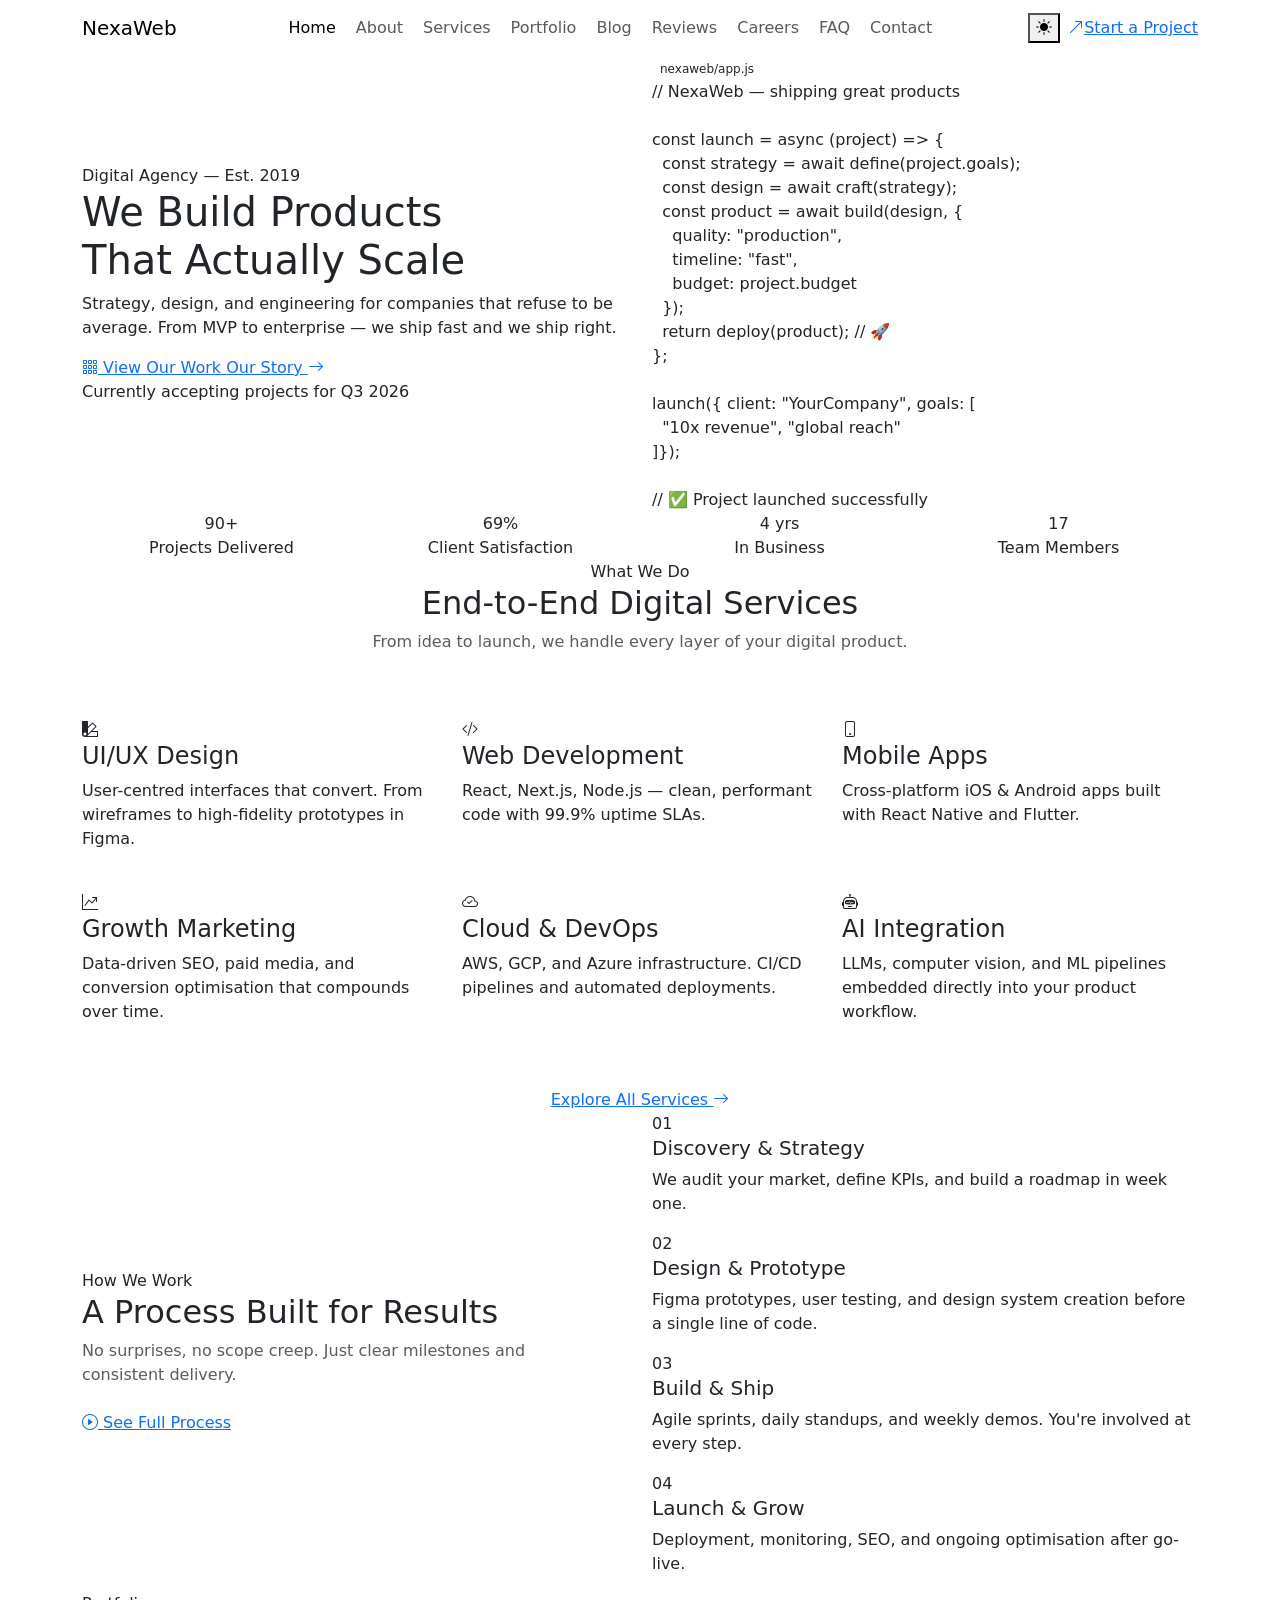
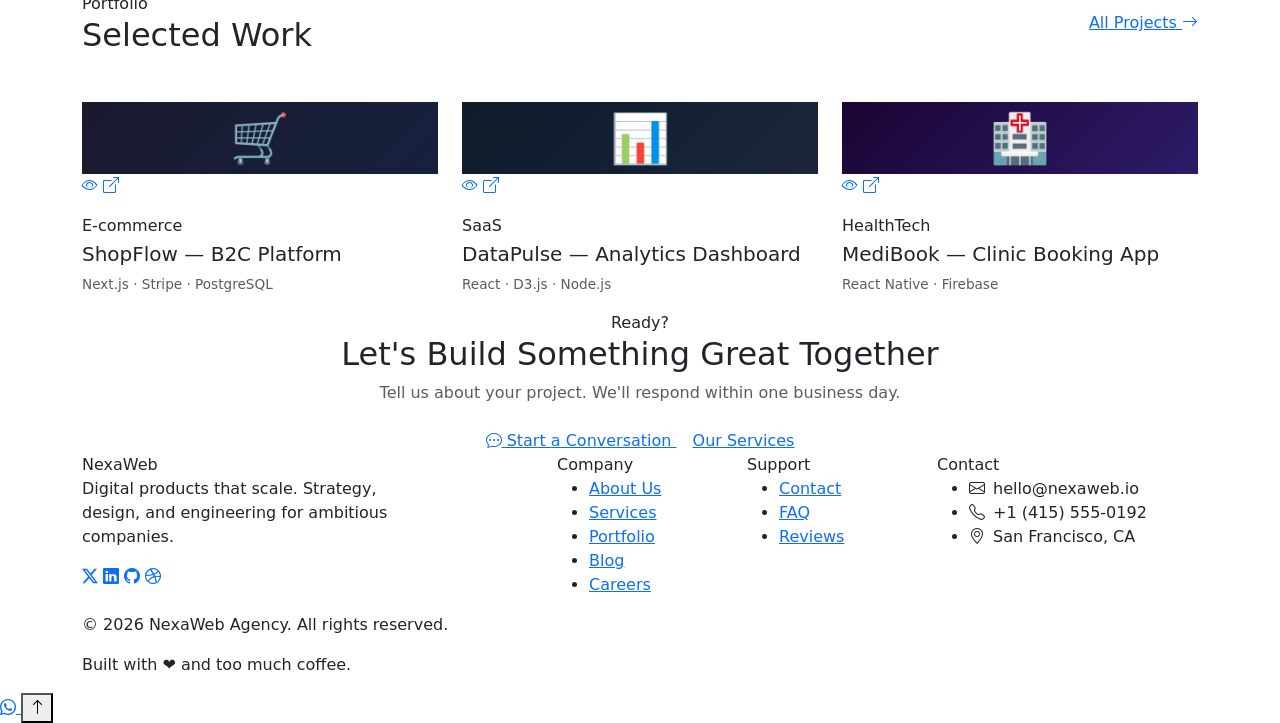
==== commit 4acb5d08: "june 23 - added active feature on the navbar to show the user which page they are on" ====
--- a/index.html
+++ b/index.html
@@ -67,12 +67,12 @@
         <div class="collapse navbar-collapse" id="navMenu">
            <ul class="navbar-nav mx-auto gap-1">
   <li class="nav-item">
-    <a class="nav-link" href="index.html"
+    <a class="nav-link active" href="index.html"
        data-bs-toggle="tooltip" data-bs-placement="bottom"
        title="Go to Homepage">Home</a>
   </li>
   <li class="nav-item">
-    <a class="nav-link" href="about.html"
+    <a class="nav-link " href="about.html"
        data-bs-toggle="tooltip" data-bs-placement="bottom"
        title="Learn about our team and story">About</a>
   </li>
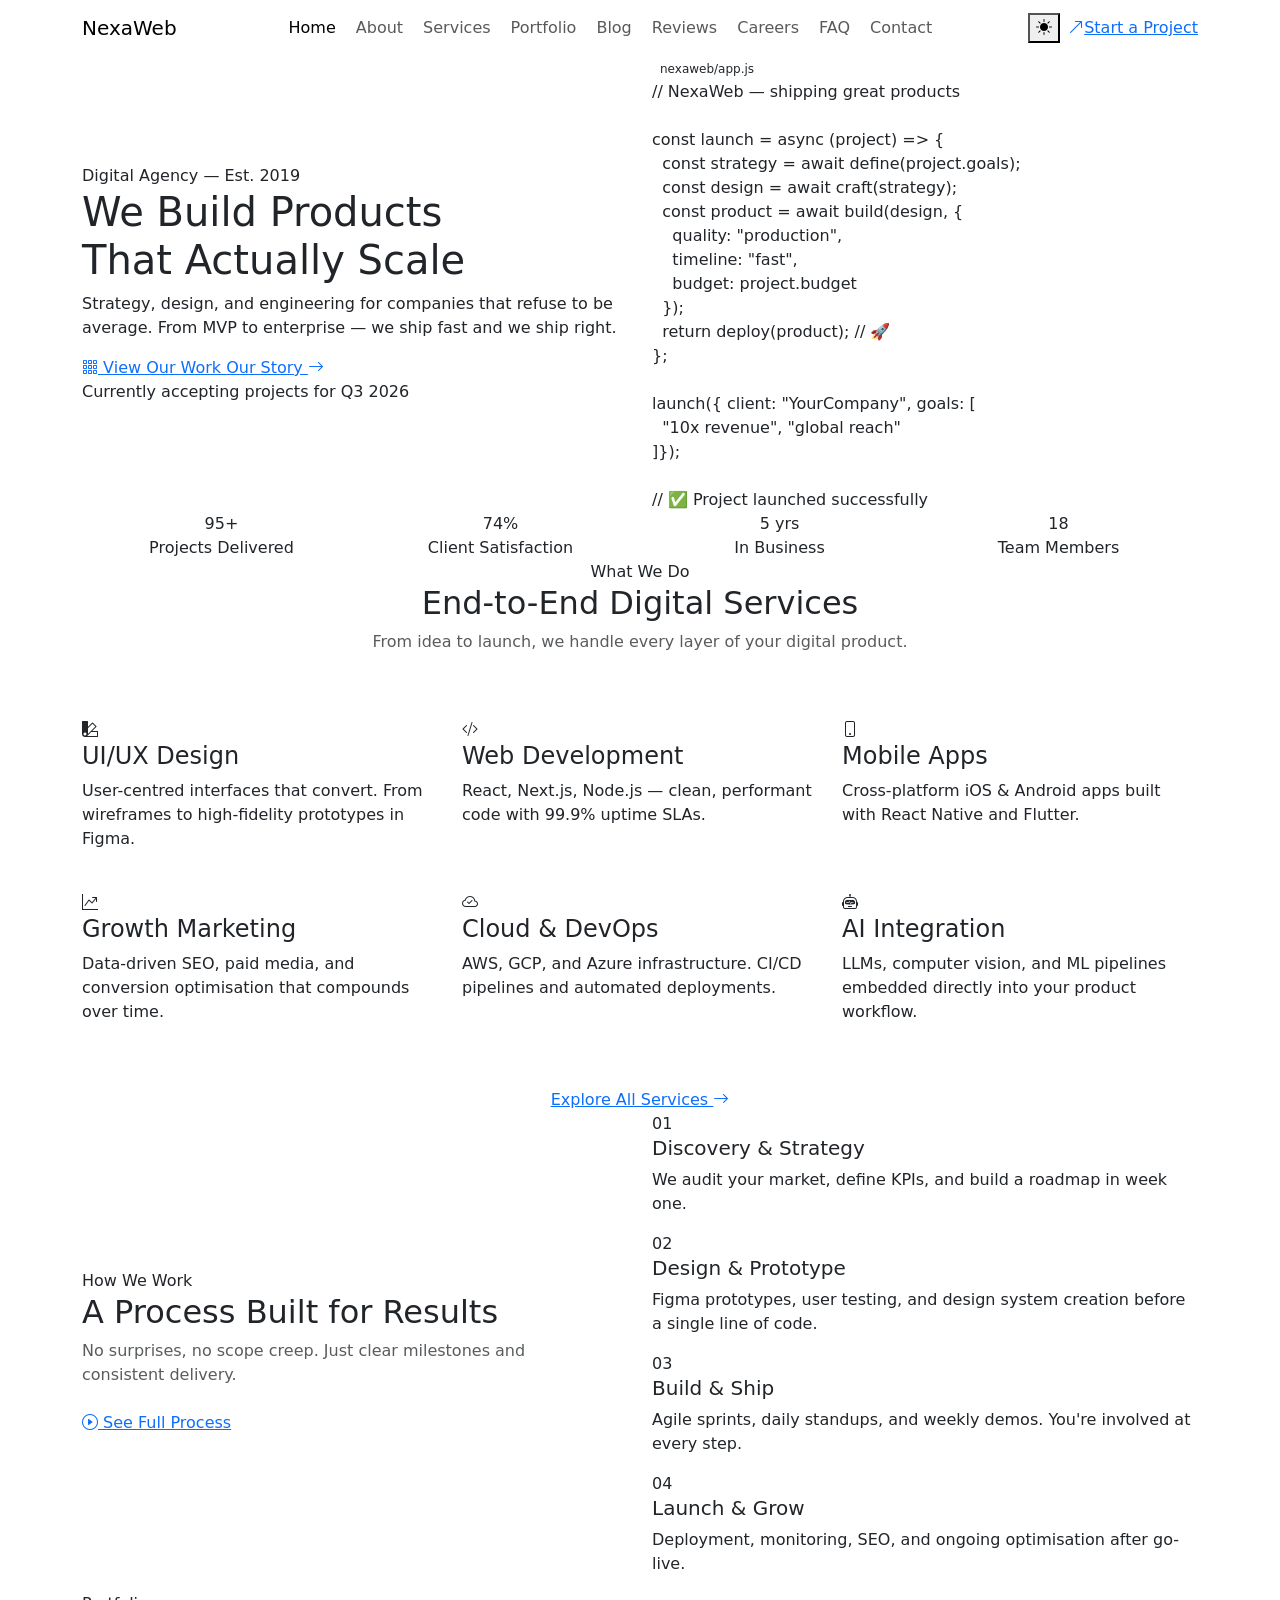
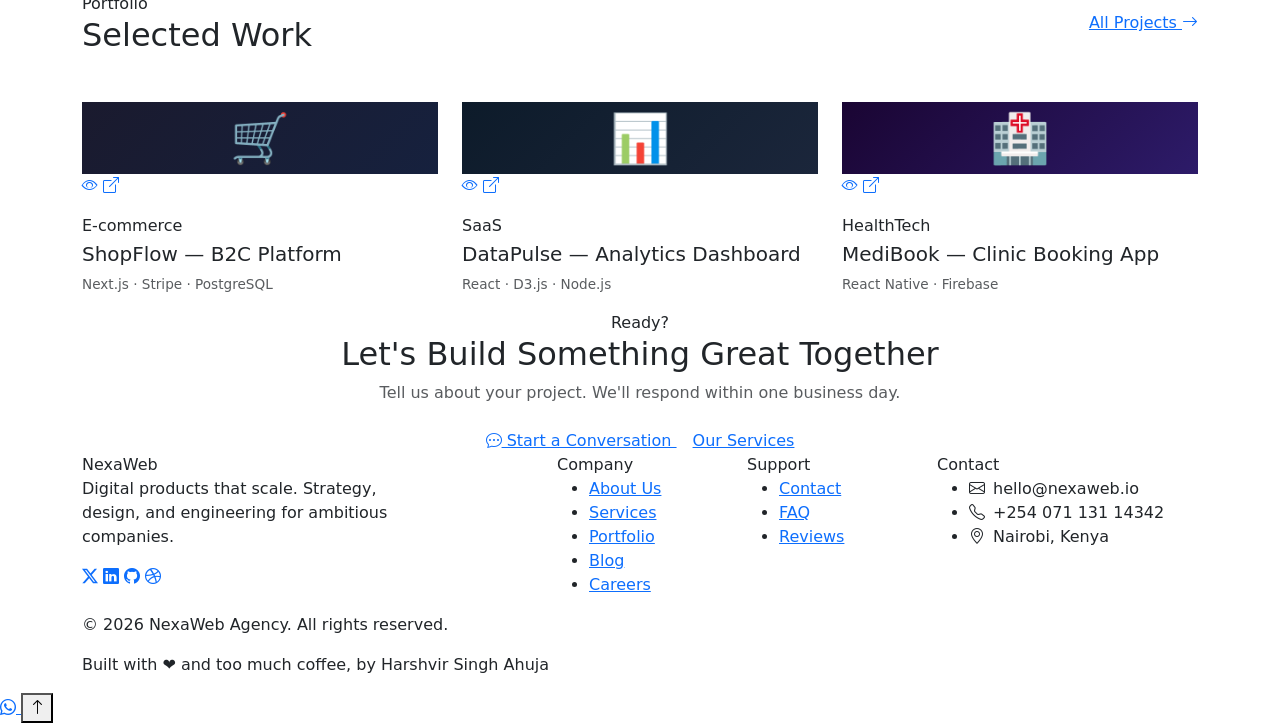
==== commit 29990396: "June 25 - Made some changes on the index page footer" ====
--- a/index.html
+++ b/index.html
@@ -5,7 +5,6 @@
     <meta name="viewport" content="width=device-width, initial-scale=1.0">
     <title>NexaWeb Agency - Digital Growth Studio</title>
     <link rel="icon" href="data:image/svg+xml,<svg xmlns='http://www.w3.org/2000/svg' viewBox='0 0 100 100'><text y='.9em' font-size='90'>⚡</text></svg>" />
-
     <!-- Using bootstrap 5-->
      <link href="https://cdn.jsdelivr.net/npm/bootstrap@5.3.3/dist/css/bootstrap.min.css" rel="stylesheet" />
   <!-- Bootstrap Icons -->
@@ -15,7 +14,7 @@
    <link rel="stylesheet" href="css/index.css">
 
    <!-- what this page does -->
-    <!--
+   <!--
   PAGE: Homepage (index.html)
   PURPOSE: Main landing page for NexaWeb Agency
   
@@ -45,14 +44,14 @@
      <!-- so i am implementing a digital growth studio done by  myself 171599 Harshvir singh ahuja-->
                             <!-- NAVBAR SECTION-->
                              
-    <nav class="nexa-navbar navbar navbar-expand-lg">
+ <nav class="nexa-navbar navbar navbar-expand-lg">
         <div class="container">
             <a class="navbar-brand" href="index.html">Nexa<span>Web</span></a>
 
-            <!---->
+            <!--toggle theme button-->
             <div class="d-flex align-items-center gap-2 order-lg-last">
                 <button id="themeToggle" aria-label="Toggle theme"> <i id="themeIcon" class="bi bi-sun-fill"></i> </button>
-                <!---->
+                <!-- contact button where it allows a user to start a project -->
                 <a href="contact.html" class="btn-nexa btn-nexa-primary d-none d-lg-inline-flex">
                     <i class="bi bi-arrow-up-right"></i> Start a Project
                 </a>
@@ -60,11 +59,9 @@
                  <button class="navbar-toggler border-0" type="button" data-bs-toggle="collapse" data-bs-target="#navMenu" aria-label="Toggle navigation">
               <i class="bi bi-list fs-4" style="color:var(--clr-text)"></i>
                  </button>
-        </div>
-
-
-        <!---->
-        <div class="collapse navbar-collapse" id="navMenu">
+ </div>
+     <!-- navbar lists-->
+ <div class="collapse navbar-collapse" id="navMenu">
            <ul class="navbar-nav mx-auto gap-1">
   <li class="nav-item">
     <a class="nav-link active" href="index.html"
@@ -431,14 +428,14 @@
           <div class="footer-heading">Contact</div>
           <ul class="footer-links">
             <li><i class="bi bi-envelope me-2" style="color:var(--clr-accent)"></i>hello@nexaweb.io</li>
-            <li><i class="bi bi-telephone me-2" style="color:var(--clr-accent)"></i>+1 (415) 555-0192</li>
-            <li><i class="bi bi-geo-alt me-2" style="color:var(--clr-accent)"></i>San Francisco, CA</li>
+            <li><i class="bi bi-telephone me-2" style="color:var(--clr-accent)"></i>+254 071 131 14342</li>
+            <li><i class="bi bi-geo-alt me-2" style="color:var(--clr-accent)"></i>Nairobi, Kenya</li>
           </ul>
         </div>
       </div>
       <div class="footer-bottom">
         <p>© 2026 NexaWeb Agency. All rights reserved.</p>
-        <p>Built with ❤️ and too much coffee.</p>
+        <p>Built with ❤️ and too much coffee, by Harshvir Singh Ahuja</p>
       </div>
     </div>
   </footer>
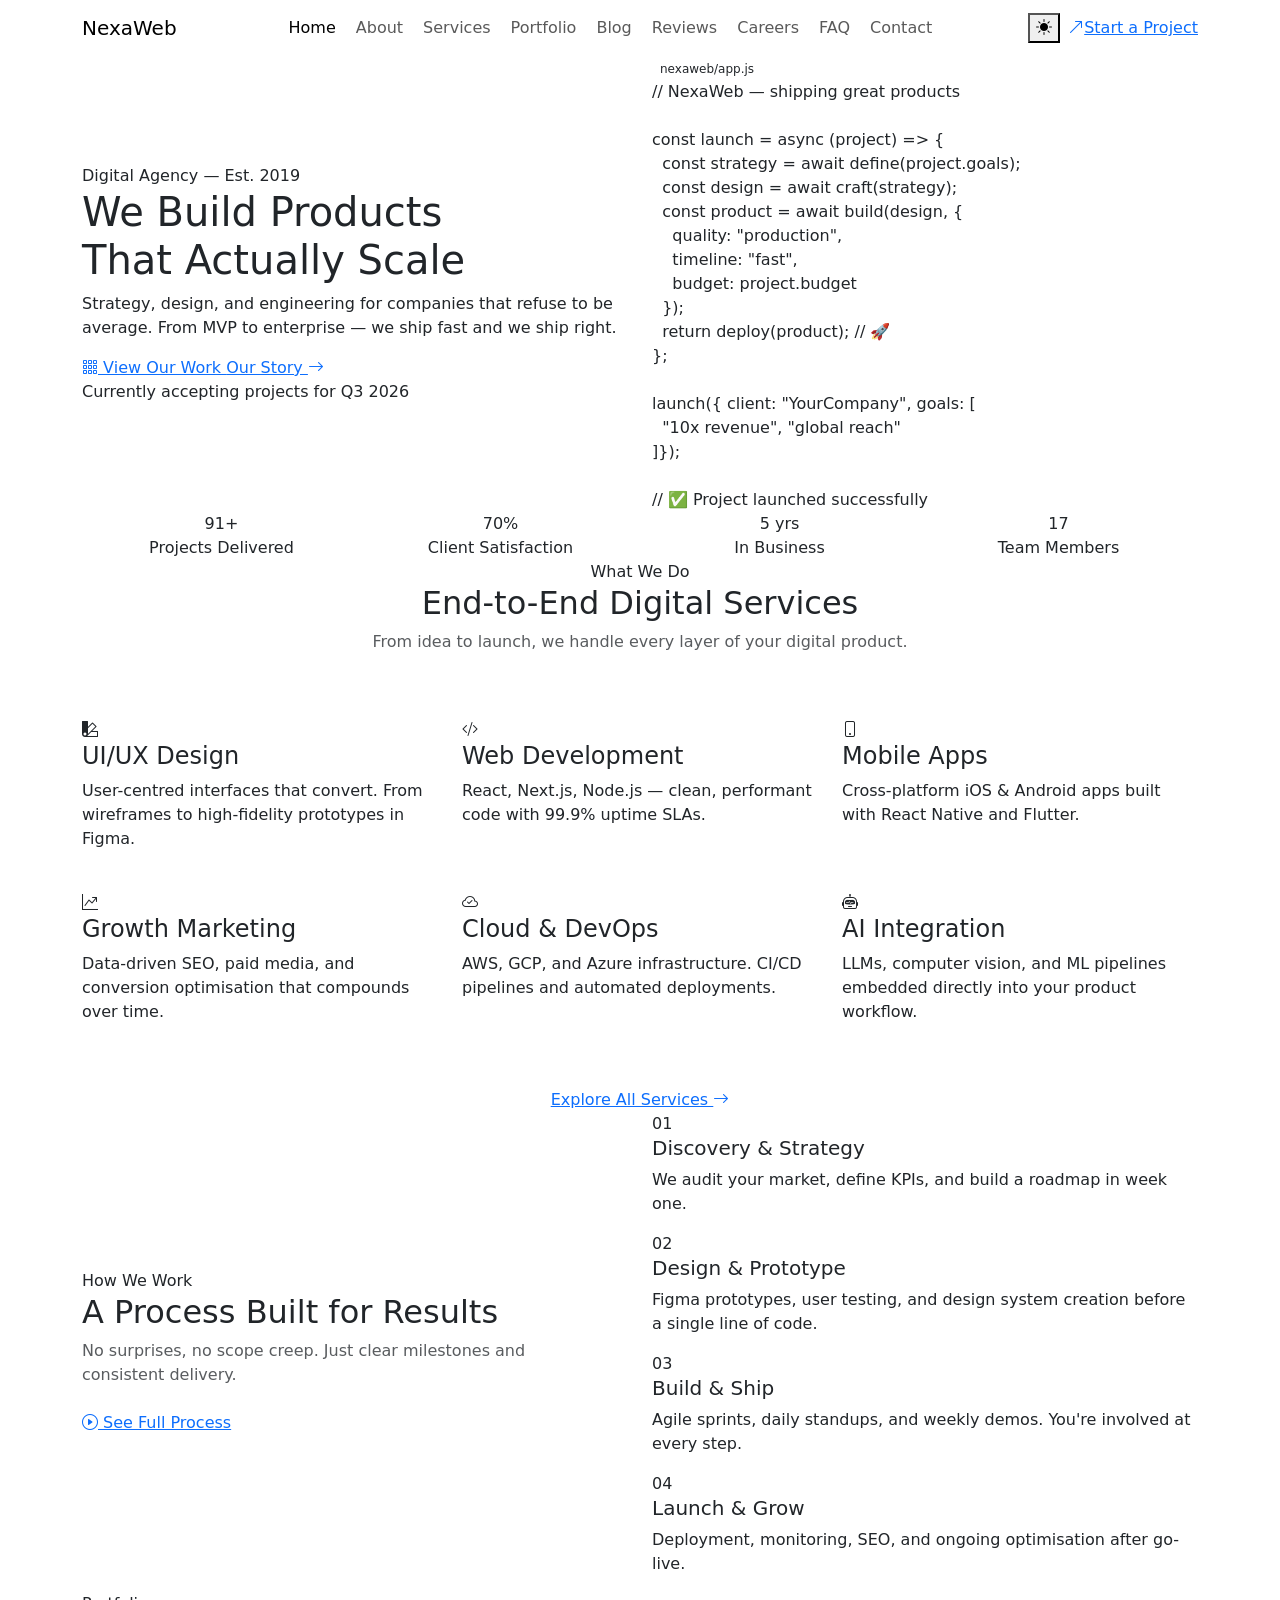
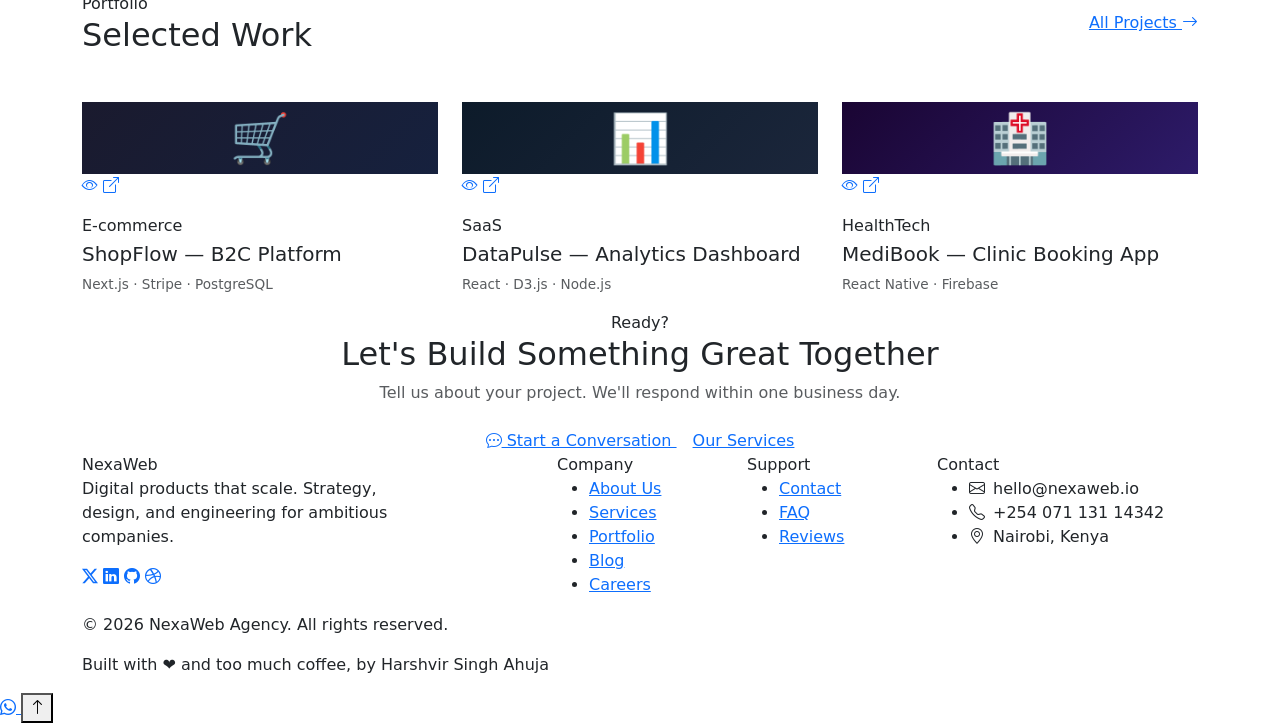
==== commit e33831d5: "June 28 - did an final overview and have changed what was needed to change." ====
--- a/index.html
+++ b/index.html
@@ -33,12 +33,8 @@
   - theme.js: Handles dark/light mode toggle
   - navbar.js: Highlights current page link, adds scroll shadow
   - animations.js: Counts up stat numbers, reveals sections on scroll
+-->
   
-  HOW TO CUSTOMISE:
-  - Change hero headline: Edit the <h1> tag in the HERO section
-  - Change accent colour: Edit --clr-accent in css/style.css
-  - Add more services: Copy a .nexa-card div and change the icon and text
--->
 </head>
 <body>
      <!-- so i am implementing a digital growth studio done by  myself 171599 Harshvir singh ahuja-->
